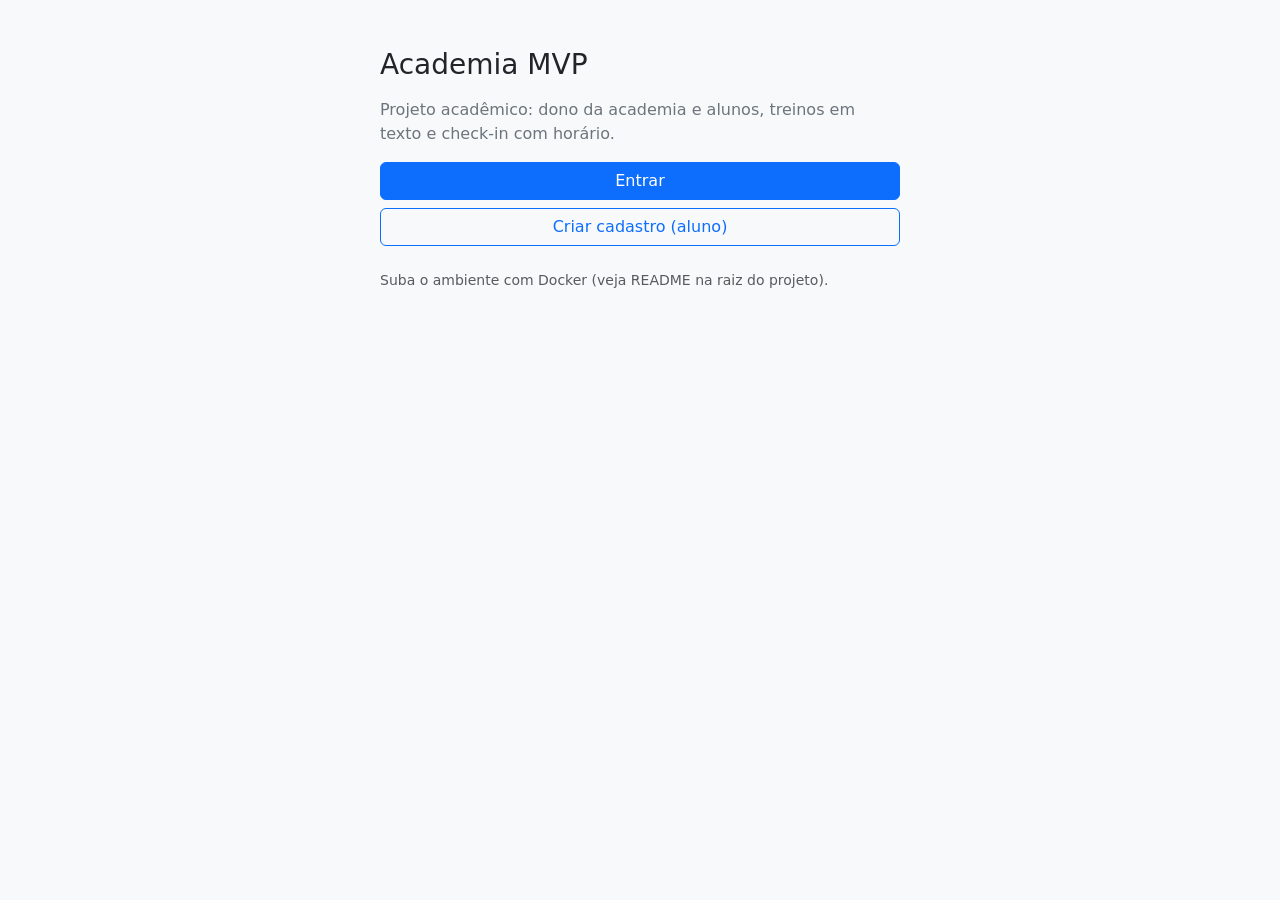
==== front/index.html @ 90d6e904 "first commit" ====
<!DOCTYPE html>
<html lang="pt-BR">
  <head>
    <meta charset="utf-8" />
    <meta name="viewport" content="width=device-width, initial-scale=1" />
    <title>Academia MVP</title>
    <link
      href="https://cdn.jsdelivr.net/npm/bootstrap@5.3.3/dist/css/bootstrap.min.css"
      rel="stylesheet"
    />
  </head>
  <body class="bg-light">
    <div class="container py-5">
      <div class="mx-auto" style="max-width: 520px">
        <h1 class="h3 mb-3">Academia MVP</h1>
        <p class="text-secondary">
          Projeto acadêmico: dono da academia e alunos, treinos em texto e check-in com horário.
        </p>
        <div class="d-grid gap-2">
          <a class="btn btn-primary" href="login.html">Entrar</a>
          <a class="btn btn-outline-primary" href="register.html">Criar cadastro (aluno)</a>
        </div>
        <p class="small text-muted mt-4 mb-0">
          Suba o ambiente com Docker (veja README na raiz do projeto).
        </p>
      </div>
    </div>
  </body>
</html>
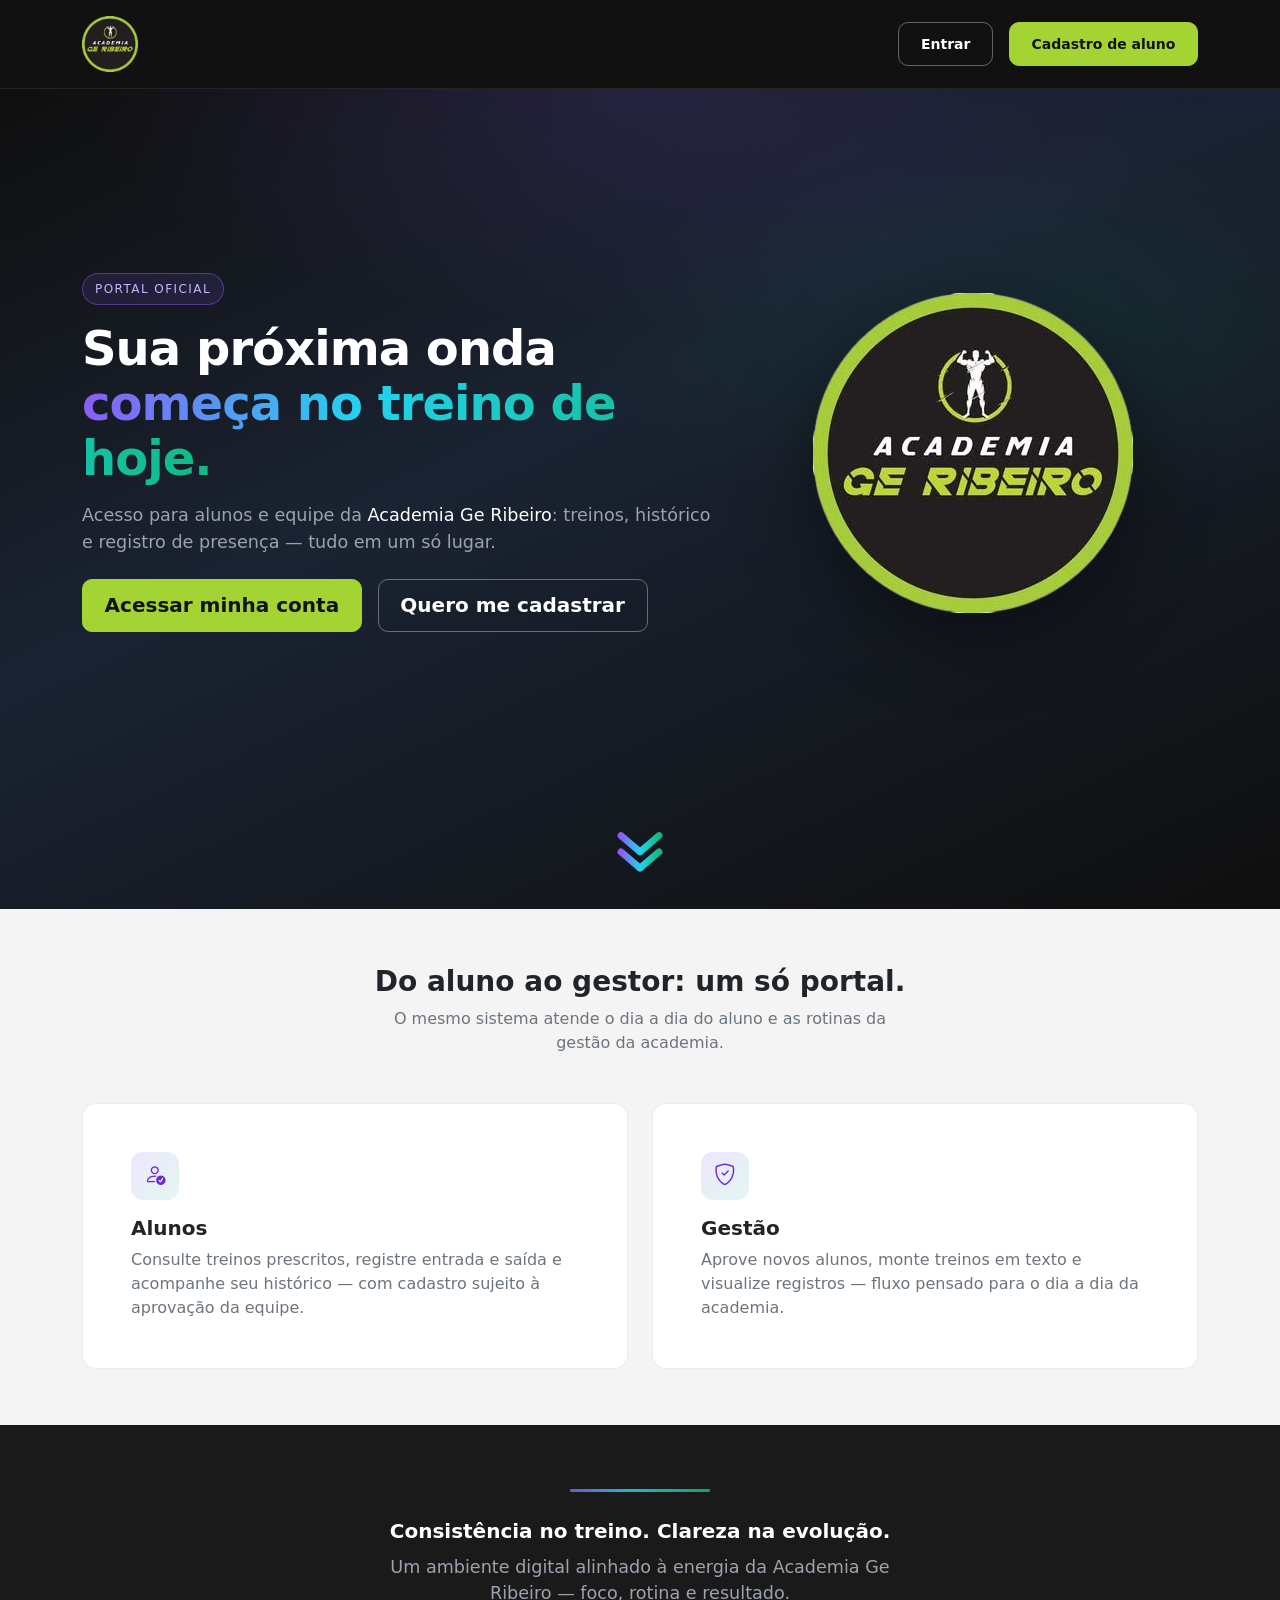
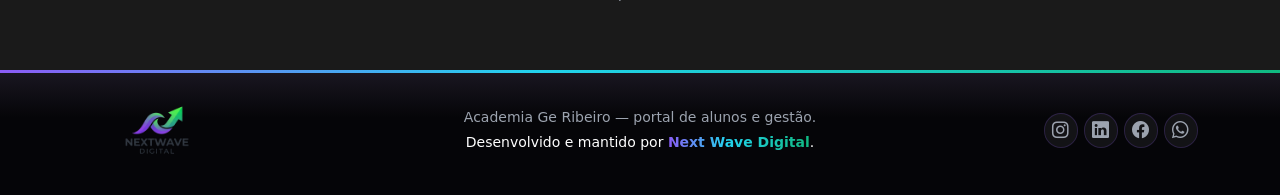
==== commit 38d1dc65: "feat(front): integra landing, auth e painéis ao branding e aos temas" ====
--- a/front/index.html
+++ b/front/index.html
@@ -3,27 +3,198 @@
   <head>
     <meta charset="utf-8" />
     <meta name="viewport" content="width=device-width, initial-scale=1" />
-    <title>Academia MVP</title>
+    <meta
+      name="description"
+      content="Portal Academia Ge Ribeiro — área do aluno e gestão. Treinos, histórico e registro de presença."
+    />
+    <title>Academia Ge Ribeiro — Portal</title>
+    <link rel="icon" href="assets/branding/geribeiro/geribeiro.png" type="image/png" sizes="any" />
+    <link rel="apple-touch-icon" href="assets/branding/geribeiro/geribeiro.png" />
     <link
       href="https://cdn.jsdelivr.net/npm/bootstrap@5.3.3/dist/css/bootstrap.min.css"
       rel="stylesheet"
     />
+    <link
+      href="https://cdn.jsdelivr.net/npm/bootstrap-icons@1.11.3/font/bootstrap-icons.min.css"
+      rel="stylesheet"
+    />
+    <link href="assets/css/theme-landing.css" rel="stylesheet" />
   </head>
-  <body class="bg-light">
-    <div class="container py-5">
-      <div class="mx-auto" style="max-width: 520px">
-        <h1 class="h3 mb-3">Academia MVP</h1>
-        <p class="text-secondary">
-          Projeto acadêmico: dono da academia e alunos, treinos em texto e check-in com horário.
+  <body class="landing-body">
+    <nav class="landing-nav navbar navbar-expand navbar-dark sticky-top">
+      <div class="container py-2">
+        <a class="navbar-brand d-flex align-items-center gap-2 py-0" href="index.html">
+          <img src="assets/branding/geribeiro/geribeiro.png" alt="Academia Ge Ribeiro" />
+        </a>
+        <div class="navbar-nav ms-auto flex-row gap-2 gap-sm-3 align-items-center">
+          <a class="btn btn-sm btn-gr-outline" href="login.html">Entrar</a>
+          <a class="btn btn-sm btn-gr-primary" href="register.html">Cadastro de aluno</a>
+        </div>
+      </div>
+    </nav>
+
+    <header class="landing-hero">
+      <div class="hero-main">
+        <div class="container py-4 py-lg-5">
+          <div class="row align-items-center gy-4 gy-lg-0">
+            <div class="col-lg-7 text-center text-lg-start">
+              <p class="landing-badge mb-3">Portal oficial</p>
+              <h1 class="display-5 display-tight fw-bold text-white mb-3">
+                Sua próxima onda<br />
+                <span class="hero-accent-line">começa no treino de hoje.</span>
+              </h1>
+              <p class="lead lead-muted mb-4">
+                Acesso para alunos e equipe da <strong class="text-white">Academia Ge Ribeiro</strong>:
+                treinos, histórico e registro de presença — tudo em um só lugar.
+              </p>
+              <div class="d-flex flex-column flex-sm-row gap-3 justify-content-center justify-content-lg-start">
+                <a class="btn btn-gr-primary btn-lg" href="login.html">Acessar minha conta</a>
+                <a class="btn btn-gr-outline btn-lg" href="register.html">Quero me cadastrar</a>
+              </div>
+            </div>
+            <div class="col-lg-5 text-center">
+              <div class="p-3 p-lg-4">
+                <img
+                  class="img-fluid hero-brand-img"
+                  src="assets/branding/geribeiro/geribeiro.png"
+                  alt=""
+                />
+              </div>
+            </div>
+          </div>
+        </div>
+      </div>
+      <div class="hero-scroll-hint">
+        <a
+          class="hero-scroll-btn"
+          href="#conteudo"
+          aria-label="Rolar para o conteúdo abaixo"
+          title="Ver mais"
+        >
+          <svg
+            class="hero-scroll-svg"
+            viewBox="0 0 56 56"
+            width="56"
+            height="56"
+            aria-hidden="true"
+            xmlns="http://www.w3.org/2000/svg"
+          >
+            <defs>
+              <linearGradient id="heroScrollChevronGrad" x1="0%" y1="0%" x2="100%" y2="0%">
+                <stop offset="0%" stop-color="#8b5cf6" />
+                <stop offset="50%" stop-color="#22d3ee" />
+                <stop offset="100%" stop-color="#10b981" />
+              </linearGradient>
+            </defs>
+            <path
+              class="hero-scroll-stroke"
+              d="M14 22 L28 34 L42 22"
+              fill="none"
+              stroke="url(#heroScrollChevronGrad)"
+              stroke-width="5"
+              stroke-linecap="round"
+              stroke-linejoin="round"
+            />
+            <path
+              class="hero-scroll-stroke"
+              d="M14 10 L28 22 L42 10"
+              fill="none"
+              stroke="url(#heroScrollChevronGrad)"
+              stroke-width="5"
+              stroke-linecap="round"
+              stroke-linejoin="round"
+            />
+          </svg>
+        </a>
+      </div>
+    </header>
+
+    <section id="conteudo" class="section-light py-5" tabindex="-1">
+      <div class="container py-lg-2">
+        <div class="text-center mb-5">
+          <h2 class="h3 fw-bold text-dark">Do aluno ao gestor: um só portal.</h2>
+          <p class="text-secondary mb-0 mx-auto" style="max-width: 520px">
+            O mesmo sistema atende o dia a dia do aluno e as rotinas da gestão da academia.
+          </p>
+        </div>
+        <div class="row g-4">
+          <div class="col-md-6">
+            <div class="feature-card p-4 p-lg-5">
+              <div class="feature-icon mb-3">
+                <i class="bi bi-person-check" aria-hidden="true"></i>
+              </div>
+              <h3 class="h5 fw-bold text-dark mb-2">Alunos</h3>
+              <p class="text-secondary mb-0">
+                Consulte treinos prescritos, registre entrada e saída e acompanhe seu histórico —
+                com cadastro sujeito à aprovação da equipe.
+              </p>
+            </div>
+          </div>
+          <div class="col-md-6">
+            <div class="feature-card p-4 p-lg-5">
+              <div class="feature-icon mb-3">
+                <i class="bi bi-shield-check" aria-hidden="true"></i>
+              </div>
+              <h3 class="h5 fw-bold text-dark mb-2">Gestão</h3>
+              <p class="text-secondary mb-0">
+                Aprove novos alunos, monte treinos em texto e visualize registros — fluxo pensado para
+                o dia a dia da academia.
+              </p>
+            </div>
+          </div>
+        </div>
+      </div>
+    </section>
+
+    <section class="section-dark py-5">
+      <div class="container text-center py-lg-3">
+        <div class="divider-soft mb-4"></div>
+        <p class="fs-5 fw-semibold text-white mb-2">Consistência no treino. Clareza na evolução.</p>
+        <p class="lead-muted mb-0 mx-auto" style="max-width: 560px">
+          Um ambiente digital alinhado à energia da Academia Ge Ribeiro — foco, rotina e resultado.
         </p>
-        <div class="d-grid gap-2">
-          <a class="btn btn-primary" href="login.html">Entrar</a>
-          <a class="btn btn-outline-primary" href="register.html">Criar cadastro (aluno)</a>
-        </div>
-        <p class="small text-muted mt-4 mb-0">
-          Suba o ambiente com Docker (veja README na raiz do projeto).
-        </p>
-      </div>
-    </div>
+      </div>
+    </section>
+
+    <footer class="landing-footer pt-0 pb-2">
+      <div class="footer-nw-gradient-bar" aria-hidden="true"></div>
+      <div class="container py-2 py-md-3">
+        <div class="row align-items-center gy-2 gy-md-3 footer-nw-row">
+          <div class="col-md-4 text-center text-md-start">
+            <img
+              class="nw-logo-footer"
+              src="assets/branding/nextwave/logo-png.png"
+              alt="Next Wave Digital"
+            />
+          </div>
+          <div class="col-md-4 footer-nw-text text-center">
+            <p class="small mb-1 footer-line-gr">
+              Academia Ge Ribeiro — portal de alunos e gestão.
+            </p>
+            <p class="small mb-0 footer-line-nw">
+              Desenvolvido e mantido por <strong>Next Wave Digital</strong>.
+            </p>
+          </div>
+          <div class="col-md-4 text-center text-md-end">
+            <div class="footer-social">
+              <a class="footer-social-link" href="#" aria-label="Instagram" title="Instagram">
+                <i class="bi bi-instagram" aria-hidden="true"></i>
+              </a>
+              <a class="footer-social-link" href="#" aria-label="LinkedIn" title="LinkedIn">
+                <i class="bi bi-linkedin" aria-hidden="true"></i>
+              </a>
+              <a class="footer-social-link" href="#" aria-label="Facebook" title="Facebook">
+                <i class="bi bi-facebook" aria-hidden="true"></i>
+              </a>
+              <a class="footer-social-link" href="#" aria-label="WhatsApp" title="WhatsApp">
+                <i class="bi bi-whatsapp" aria-hidden="true"></i>
+              </a>
+            </div>
+          </div>
+        </div>
+      </div>
+    </footer>
+
+    <script src="https://cdn.jsdelivr.net/npm/bootstrap@5.3.3/dist/js/bootstrap.bundle.min.js"></script>
   </body>
 </html>
--- a/front/assets/css/theme-landing.css
+++ b/front/assets/css/theme-landing.css
@@ -0,0 +1,351 @@
+/* Academia Ge Ribeiro — landing (tokens + componentes locais) */
+:root {
+  --gr-black: #121212;
+  --gr-surface: #1a1a1a;
+  --gr-surface-alt: #252525;
+  --gr-accent: #a4d434;
+  --gr-accent-soft: rgba(164, 212, 52, 0.15);
+  --gr-accent-hover: #bfe043;
+  --gr-white: #ffffff;
+  --gr-muted: #9ca3af;
+  --gr-light-bg: #f4f4f5;
+  --gr-border: rgba(255, 255, 255, 0.08);
+
+  /* Next Wave Digital — paleta oficial (documento paleta-nextwave) */
+  --nw-purple: #8b5cf6;
+  --nw-purple-light: #c4b5fd;
+  --nw-purple-deep: #6d28d9;
+  --nw-green: #10b981;
+  --nw-green-mid: #6ee7b7;
+  --nw-neutral-muted: #9ca3af;
+  /* Gradiente da marca: roxo → verde */
+  --nw-gradient: linear-gradient(90deg, #8b5cf6 0%, #22d3ee 42%, #10b981 100%);
+  /* Hero em altura de janela — desconta navbar aproximada */
+  --landing-nav-offset: 5rem;
+}
+
+html {
+  scroll-behavior: smooth;
+}
+
+@media (prefers-reduced-motion: reduce) {
+  html {
+    scroll-behavior: auto;
+  }
+}
+
+.landing-body {
+  font-family: system-ui, -apple-system, "Segoe UI", Roboto, "Helvetica Neue", Arial, sans-serif;
+  color: var(--gr-white);
+  background: var(--gr-black);
+}
+
+.landing-nav {
+  background: rgba(18, 18, 18, 0.92);
+  backdrop-filter: blur(10px);
+  border-bottom: 1px solid var(--gr-border);
+}
+
+.landing-nav .navbar-brand img {
+  height: 52px;
+  width: auto;
+}
+
+@media (min-width: 576px) {
+  .landing-nav .navbar-brand img {
+    height: 56px;
+  }
+}
+
+.landing-hero {
+  position: relative;
+  overflow: hidden;
+  background: linear-gradient(155deg, #0f0f0f 0%, #1a2332 42%, #0f0f0f 100%);
+  display: flex;
+  flex-direction: column;
+  min-height: calc(100vh - var(--landing-nav-offset));
+  min-height: calc(100dvh - var(--landing-nav-offset));
+}
+
+.landing-hero::before {
+  content: "";
+  position: absolute;
+  inset: 0;
+  background:
+    radial-gradient(ellipse 85% 55% at 50% 0%, rgba(139, 92, 246, 0.14), transparent 52%),
+    radial-gradient(ellipse 70% 45% at 80% 30%, rgba(16, 185, 129, 0.08), transparent 50%);
+  pointer-events: none;
+}
+
+.hero-main {
+  position: relative;
+  z-index: 1;
+  flex: 1 1 auto;
+  display: flex;
+  align-items: center;
+  min-height: 0;
+}
+
+.hero-main .container {
+  width: 100%;
+}
+
+.hero-brand-img {
+  max-height: min(280px, 38vh);
+  width: auto;
+  filter: drop-shadow(0 20px 40px rgba(0, 0, 0, 0.45));
+}
+
+@media (min-width: 992px) {
+  .hero-brand-img {
+    max-height: min(320px, 42vh);
+  }
+}
+
+.hero-scroll-hint {
+  position: relative;
+  z-index: 1;
+  flex-shrink: 0;
+  display: flex;
+  justify-content: center;
+  /* Perto da borda inferior; safe-area preservada em notch/home indicator */
+  padding-bottom: max(0.35rem, env(safe-area-inset-bottom));
+}
+
+.hero-scroll-btn {
+  display: inline-flex;
+  align-items: center;
+  justify-content: center;
+  padding: 0.35rem;
+  line-height: 0;
+  color: inherit;
+  text-decoration: none;
+  transition:
+    filter 0.2s ease,
+    transform 0.2s ease;
+  animation: hero-scroll-nudge 2.2s ease-in-out infinite;
+}
+
+/* SVG (não ícone em fonte): traço grosso + tamanho realmente visível */
+.hero-scroll-btn .hero-scroll-svg {
+  display: block;
+  width: clamp(3.25rem, 10vw, 4.75rem);
+  height: auto;
+  overflow: visible;
+}
+
+.hero-scroll-btn:hover .hero-scroll-svg,
+.hero-scroll-btn:focus-visible .hero-scroll-svg {
+  filter: brightness(1.15) drop-shadow(0 2px 8px rgba(139, 92, 246, 0.35));
+}
+
+.hero-scroll-btn:focus-visible {
+  outline: 2px solid rgba(196, 181, 253, 0.6);
+  outline-offset: 4px;
+  border-radius: 12px;
+}
+
+@media (prefers-reduced-motion: reduce) {
+  .hero-scroll-btn {
+    animation: none;
+  }
+}
+
+@keyframes hero-scroll-nudge {
+  0%,
+  100% {
+    transform: translateY(0);
+    opacity: 0.65;
+  }
+  50% {
+    transform: translateY(10px);
+    opacity: 1;
+  }
+}
+
+.landing-badge {
+  display: inline-block;
+  font-size: 0.75rem;
+  letter-spacing: 0.12em;
+  text-transform: uppercase;
+  color: var(--nw-purple-light);
+  border: 1px solid rgba(139, 92, 246, 0.45);
+  padding: 0.35rem 0.75rem;
+  border-radius: 999px;
+  background: rgba(139, 92, 246, 0.12);
+}
+
+.display-tight {
+  letter-spacing: -0.02em;
+  line-height: 1.15;
+}
+
+/* Destaque do hero — alinhado ao gradiente Next Wave */
+.hero-accent-line {
+  background: var(--nw-gradient);
+  -webkit-background-clip: text;
+  background-clip: text;
+  color: transparent;
+}
+
+.lead-muted {
+  color: var(--gr-muted);
+  font-size: 1.1rem;
+}
+
+.btn-gr-primary {
+  --bs-btn-color: var(--gr-black);
+  --bs-btn-bg: var(--gr-accent);
+  --bs-btn-border-color: var(--gr-accent);
+  --bs-btn-hover-bg: var(--gr-accent-hover);
+  --bs-btn-hover-border-color: var(--gr-accent-hover);
+  --bs-btn-focus-shadow-rgb: 164, 212, 52;
+  font-weight: 600;
+  padding: 0.65rem 1.35rem;
+  border-radius: 10px;
+}
+
+.btn-gr-outline {
+  --bs-btn-color: var(--gr-white);
+  --bs-btn-border-color: rgba(255, 255, 255, 0.35);
+  --bs-btn-hover-bg: rgba(255, 255, 255, 0.08);
+  --bs-btn-hover-border-color: var(--gr-white);
+  font-weight: 600;
+  padding: 0.65rem 1.35rem;
+  border-radius: 10px;
+}
+
+.section-light {
+  background: var(--gr-light-bg);
+  color: #111827;
+}
+
+.section-dark {
+  background: var(--gr-surface);
+  color: var(--gr-white);
+}
+
+.feature-card {
+  border-radius: 14px;
+  border: 1px solid rgba(17, 24, 39, 0.08);
+  background: #fff;
+  height: 100%;
+  transition: box-shadow 0.2s ease, transform 0.2s ease;
+}
+
+.feature-card:hover {
+  box-shadow: 0 12px 40px rgba(0, 0, 0, 0.08);
+  transform: translateY(-2px);
+}
+
+.feature-icon {
+  width: 48px;
+  height: 48px;
+  border-radius: 12px;
+  background: linear-gradient(
+    135deg,
+    rgba(139, 92, 246, 0.15) 0%,
+    rgba(16, 185, 129, 0.12) 100%
+  );
+  color: var(--nw-purple-deep);
+  display: flex;
+  align-items: center;
+  justify-content: center;
+  font-size: 1.35rem;
+}
+
+/* Barra superior do rodapé — gradiente oficial Next Wave */
+.footer-nw-gradient-bar {
+  height: 3px;
+  background: var(--nw-gradient);
+}
+
+.landing-footer {
+  position: relative;
+  background: linear-gradient(180deg, rgba(139, 92, 246, 0.07) 0%, #050508 38%, #050508 100%);
+  border-top: none;
+}
+
+.landing-footer .nw-logo-footer {
+  max-height: 72px;
+  width: auto;
+  opacity: 0.98;
+}
+
+@media (min-width: 768px) {
+  .landing-footer .nw-logo-footer {
+    max-height: 82px;
+  }
+}
+
+.footer-nw-text .footer-line-gr {
+  color: var(--nw-neutral-muted);
+  margin-bottom: 0.2rem;
+}
+
+.footer-nw-text .footer-line-nw {
+  color: var(--gr-white);
+}
+
+.footer-nw-text .footer-line-nw strong {
+  background: var(--nw-gradient);
+  -webkit-background-clip: text;
+  background-clip: text;
+  color: transparent;
+}
+
+.footer-social {
+  display: flex;
+  flex-wrap: wrap;
+  gap: 0.35rem;
+  justify-content: center;
+}
+
+@media (min-width: 768px) {
+  .footer-social {
+    justify-content: flex-end;
+  }
+}
+
+.footer-social-link {
+  display: inline-flex;
+  align-items: center;
+  justify-content: center;
+  width: 2.15rem;
+  height: 2.15rem;
+  border-radius: 999px;
+  font-size: 1.05rem;
+  color: var(--nw-neutral-muted);
+  background: rgba(255, 255, 255, 0.06);
+  border: 1px solid rgba(139, 92, 246, 0.2);
+  transition:
+    color 0.2s ease,
+    border-color 0.2s ease,
+    background 0.2s ease,
+    transform 0.15s ease;
+}
+
+.footer-social-link:hover {
+  color: var(--gr-white);
+  border-color: rgba(16, 185, 129, 0.45);
+  background: linear-gradient(
+    145deg,
+    rgba(139, 92, 246, 0.28) 0%,
+    rgba(16, 185, 129, 0.22) 100%
+  );
+  transform: translateY(-2px);
+}
+
+.footer-social-link:focus-visible {
+  outline: 2px solid var(--nw-purple-light);
+  outline-offset: 2px;
+}
+
+.divider-soft {
+  height: 3px;
+  border-radius: 999px;
+  background: var(--nw-gradient);
+  margin: 0 auto;
+  max-width: 140px;
+  opacity: 0.85;
+}
